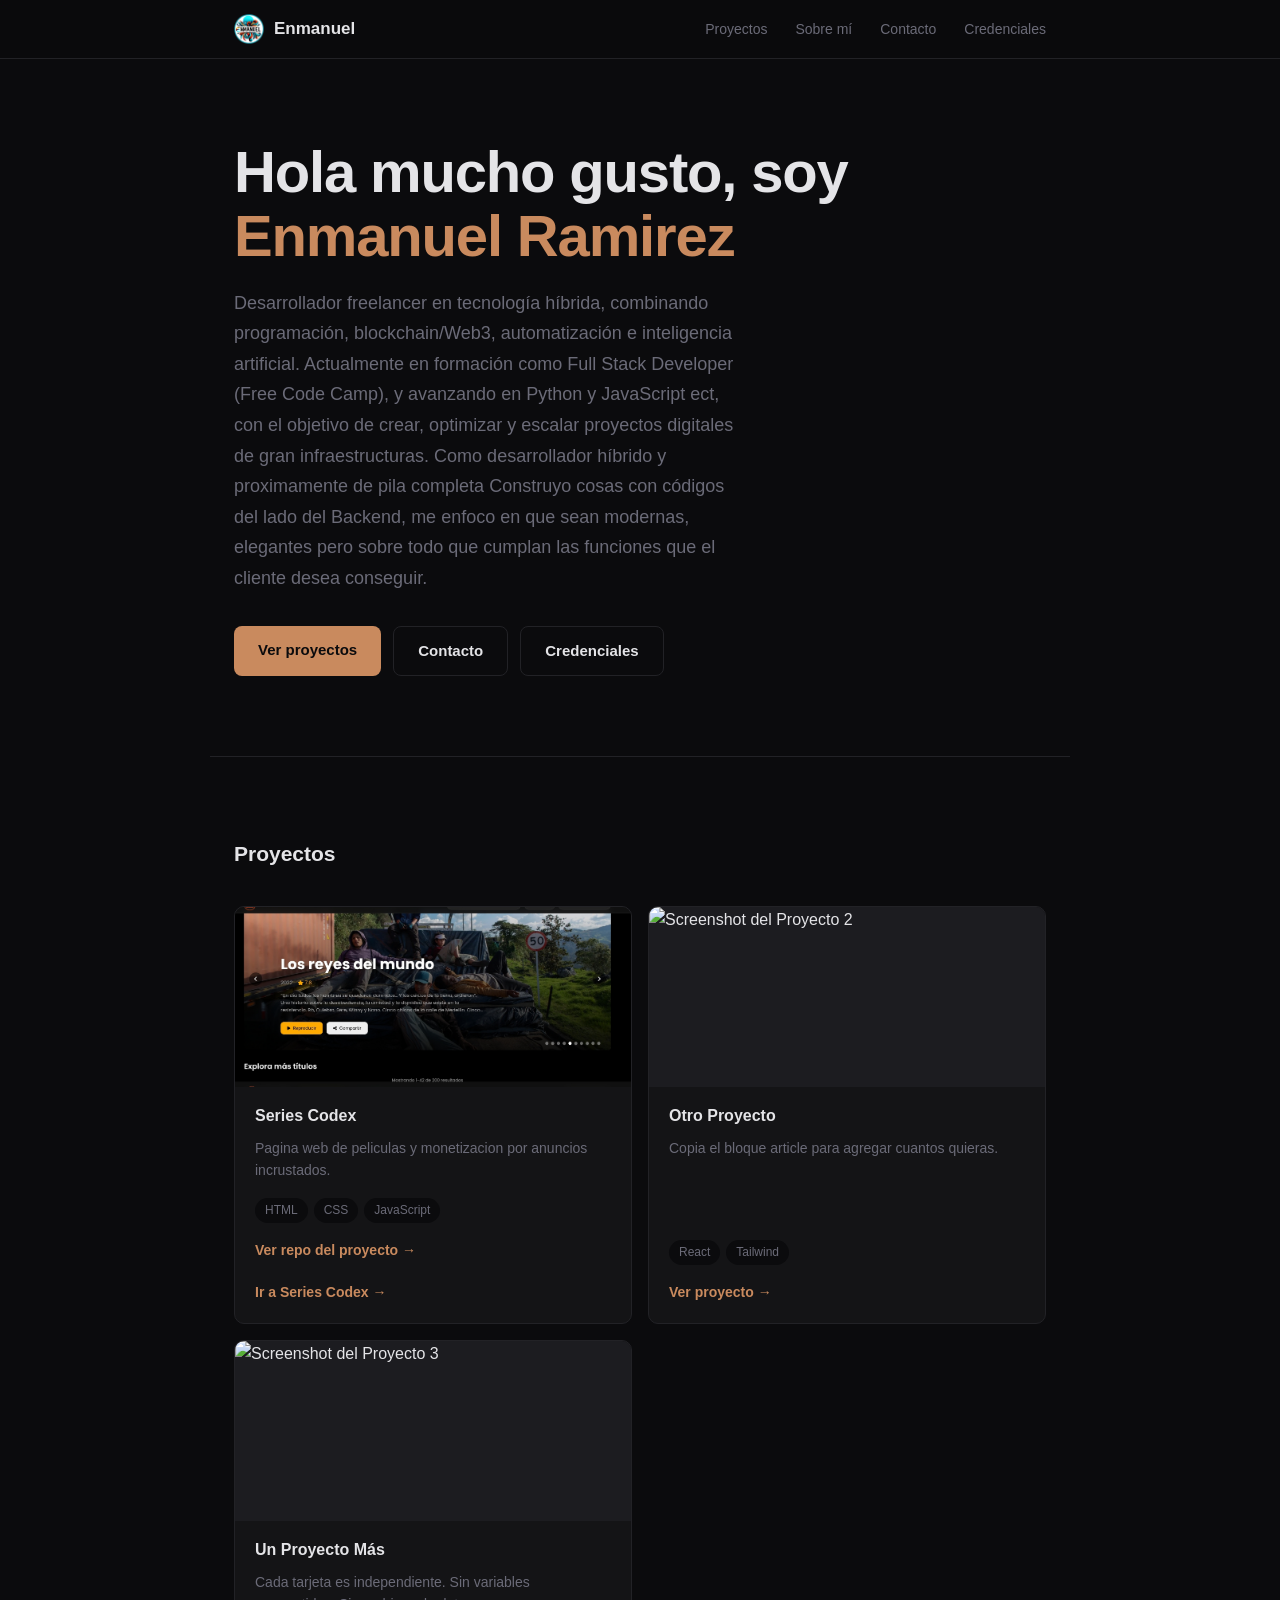
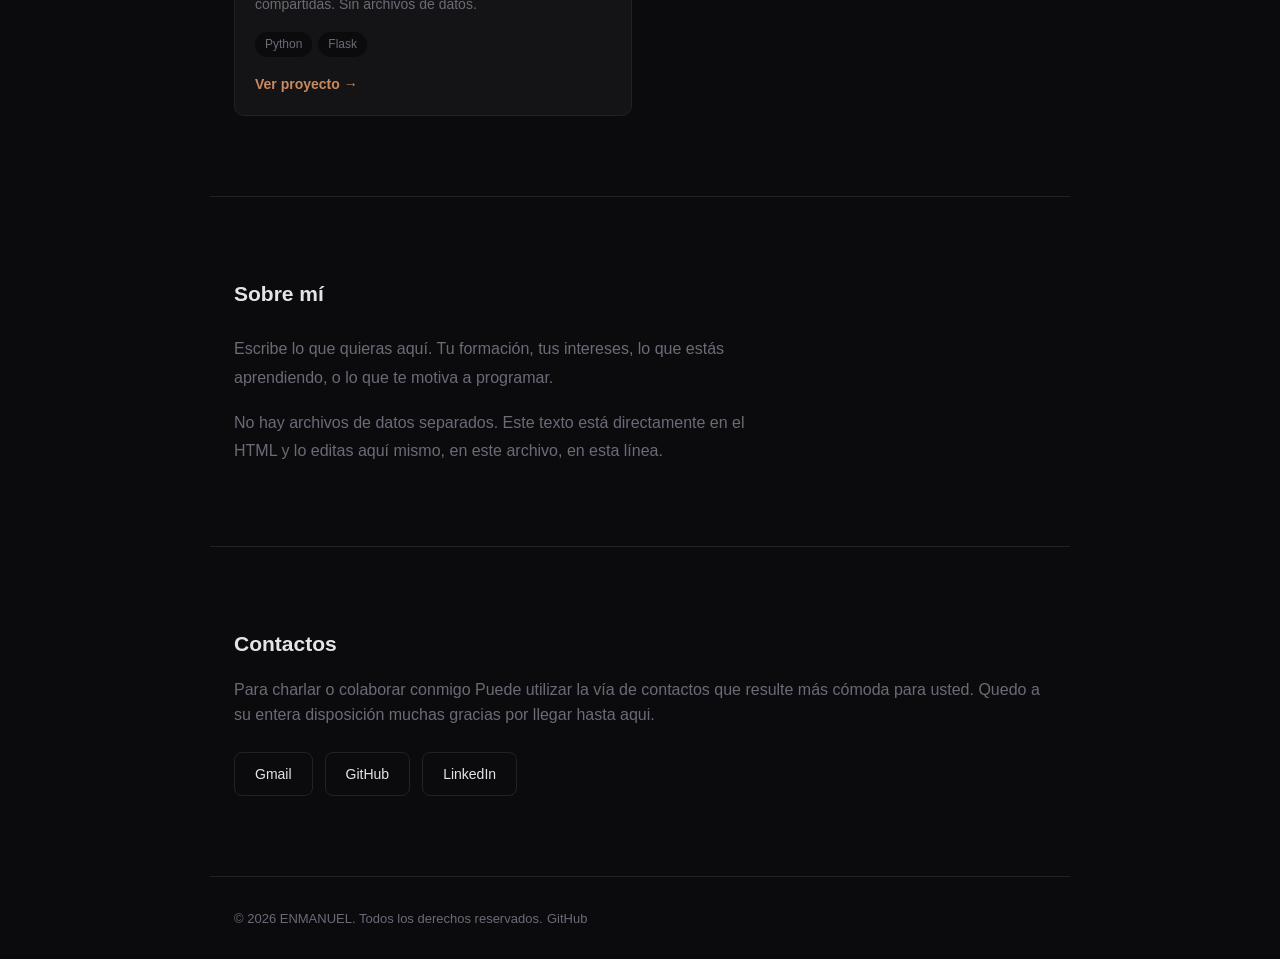
==== index.html @ 966cb2d1 "Update project repository link in index.html" ====
<!DOCTYPE html>
<html lang="es">
<head>
  <meta charset="UTF-8">
  <meta name="viewport" content="width=device-width, initial-scale=1.0">
  <title>Enmanuel — Portfolio</title>
  <meta name="description" content="Portfolio personal de Enmanuel.">
  <link rel="icon" href="images/logo.jpg" type="image/svg+xml">

  <!-- BASE -->
  <link rel="stylesheet" href="css/base.css">

  <!-- SECCIONES -->
  <link rel="stylesheet" href="css/header.css">
  <link rel="stylesheet" href="css/hero.css">
  <link rel="stylesheet" href="css/proyectos.css">
  <link rel="stylesheet" href="css/sobre-mi.css">
  <link rel="stylesheet" href="css/contacto.css">
  <link rel="stylesheet" href="css/footer.css">
</head>
<body>


<!-- ==============================================
     SECCIÓN: HEADER
     CSS propio: css/header.css
     ============================================== -->
<header class="header">
  <div class="header__inside">
    <a href="./" class="header__logo">
      <img src="images/logo.jpg" alt="Logo Enmanuel" class="header__logo-img">
      <span>Enmanuel</span>
    </a>
    <nav class="header__nav" id="nav">
      <a href="#proyectos">Proyectos</a>
      <a href="#sobre-mi">Sobre mí</a>
      <a href="#contacto">Contacto</a>
      <a href="credenciales.html">Credenciales</a>
    </nav>
    <button class="header__toggle" onclick="document.getElementById('nav').classList.toggle('header__nav--open')" aria-label="Abrir menú">
      <span></span><span></span><span></span>
    </button>
  </div>
</header>
<!-- FIN HEADER -->


<!-- ==============================================
     SECCIÓN: HERO
     CSS propio: css/hero.css
     Para ELIMINAR: borra desde aquí hasta "FIN HERO"
     y quita <link rel="stylesheet" href="css/hero.css">
     ============================================== -->
<section class="hero">
  <div class="hero__inside">
    <h1 class="hero__name">Hola mucho gusto, soy <span class="hero__mark">Enmanuel Ramirez</span></h1>
    <p class="hero__desc">Desarrollador freelancer en tecnología híbrida, combinando programación, blockchain/Web3, automatización e inteligencia artificial. Actualmente en formación como Full Stack Developer (Free Code Camp), y avanzando en Python y JavaScript ect, con el objetivo de crear, optimizar y escalar proyectos digitales de gran infraestructuras.
      Como desarrollador híbrido y proximamente de pila completa Construyo cosas con códigos del lado del Backend,
      me enfoco en que sean modernas, elegantes pero sobre todo que cumplan las funciones que el cliente desea conseguir.
    </p>
    <div class="hero__buttons">
      <a href="#proyectos" class="hero__btn hero__btn--filled">Ver proyectos</a>
      <a href="#contacto" class="hero__btn hero__btn--outline">Contacto</a>
      <a href="credenciales.html" class="hero__btn hero__btn--outline">Credenciales</a>
    </div>
  </div>
</section>
<!-- FIN HERO -->


<!-- ==============================================
     SECCIÓN: PROYECTOS
     CSS propio: css/proyectos.css
     Para ELIMINAR: borra desde aquí hasta "FIN PROYECTOS"
     y quita <link rel="stylesheet" href="css/proyectos.css">
     ============================================== -->

<section id="proyectos" class="proyectos">
  <div class="proyectos__inside">
    <h2 class="proyectos__heading">Proyectos</h2>
    <div class="proyectos__grid">

      <!-- Tarjeta 1 -->
      <article class="proyecto">
        <img src="images/proyecto-SeriesCodex-Preview-3.jpg" alt="Screenshot del Proyecto 1" class="proyecto__img">
        <h3 class="proyecto__name">Series Codex</h3>
        <p class="proyecto__desc">Pagina web de peliculas y monetizacion por anuncios incrustados.</p>
        <div class="proyecto__techs">
          <span>HTML</span>
          <span>CSS</span>
          <span>JavaScript</span>
        </div>
        <a href="https://github.com/ENMANUEL0539/seriescodex" target="_blank" class="proyecto__link">Ver repo del proyecto →</a>
        <a href="https://seriescodex.pages.dev/" target="_blank" class="proyecto__link">Ir a Series Codex →</a>
      </article>

      <!-- Tarjeta 2 -->
      <article class="proyecto">
        <img src="images/proyecto-2.jpg" alt="Screenshot del Proyecto 2" class="proyecto__img">
        <h3 class="proyecto__name">Otro Proyecto</h3>
        <p class="proyecto__desc">Copia el bloque article para agregar cuantos quieras.</p>
        <div class="proyecto__techs">
          <span>React</span>
          <span>Tailwind</span>
        </div>
        <a href="#" target="_blank" class="proyecto__link">Ver proyecto →</a>
      </article>

      <!-- Tarjeta 3 -->
      <article class="proyecto">
        <img src="images/proyecto-3.jpg" alt="Screenshot del Proyecto 3" class="proyecto__img">
        <h3 class="proyecto__name">Un Proyecto Más</h3>
        <p class="proyecto__desc">Cada tarjeta es independiente. Sin variables compartidas. Sin archivos de datos.</p>
        <div class="proyecto__techs">
          <span>Python</span>
          <span>Flask</span>
        </div>
        <a href="#" target="_blank" class="proyecto__link">Ver proyecto →</a>
      </article>

    </div>
  </div>
</section>
<!-- FIN PROYECTOS -->


<!-- ==============================================
     SECCIÓN: SOBRE MÍ
     CSS propio: css/sobre-mi.css
     Para ELIMINAR: borra desde aquí hasta "FIN SOBRE MÍ"
     y quita <link rel="stylesheet" href="css/sobre-mi.css">
     ============================================== -->
<section id="sobre-mi" class="sobre-mi">
  <div class="sobre-mi__inside">
    <h2 class="sobre-mi__heading">Sobre mí</h2>
    <div class="sobre-mi__text">
      <p>Escribe lo que quieras aquí. Tu formación, tus intereses, lo que estás aprendiendo, o lo que te motiva a programar.</p>
      <p>No hay archivos de datos separados. Este texto está directamente en el HTML y lo editas aquí mismo, en este archivo, en esta línea.</p>
    </div>
  </div>
</section>
<!-- FIN SOBRE MÍ -->


<!-- ==============================================
     SECCIÓN: CONTACTO
     CSS propio: css/contacto.css
     Para ELIMINAR: borra desde aquí hasta "FIN CONTACTO"
     y quita <link rel="stylesheet" href="css/contacto.css">
     ============================================== -->
<section id="contacto" class="contacto">
  <div class="contacto__inside">
    <h2 class="contacto__heading">Contactos</h2>
    <p class="contacto__text">Para charlar o colaborar conmigo
      Puede utilizar la vía de contactos que resulte más cómoda para usted. Quedo a su entera disposición muchas gracias por llegar hasta aqui.</p>
    <div class="contacto__links">
      <a href="mailto:enmanuelramos335@gmail.com" class="contacto__item">Gmail</a>
      <a href="https://github.com/ENMANUEL0539" target="_blank" class="contacto__item">GitHub</a>
      <a href="https://linkedin.com/in/enmanuel-ramirez-0a24451b4/" target="_blank" class="contacto__item">LinkedIn</a>
    </div>
  </div>
</section>
<!-- FIN CONTACTO -->


<!-- ==============================================
     SECCIÓN: FOOTER
     CSS propio: css/footer.css
     Para ELIMINAR: borra desde aquí hasta "FIN FOOTER"
     y quita <link rel="stylesheet" href="css/footer.css">
     ============================================== -->
<footer class="footer">
  <div class="footer__inside">
    <span class="footer__copy">© 2026 ENMANUEL. Todos los derechos reservados.</span>
    <a href="https://github.com/ENMANUEL0539" target="_blank" class="footer__link">GitHub</a>
  </div>
</footer>
<!-- FIN FOOTER -->

</body>
</html>
---- css/base.css ----
/* === RESET — no quitar === */
*, *::before, *::after {
  box-sizing: border-box;
  margin: 0;
  padding: 0;
}

html {
  scroll-behavior: smooth;
  scroll-padding-top: 70px;
}

body {
  font-family: -apple-system, BlinkMacSystemFont, 'Segoe UI', Helvetica, Arial, sans-serif;
  background: #0b0b0d;
  color: #e4e4e7;
  line-height: 1.6;
  -webkit-font-smoothing: antialiased;
}

a {
  color: #c98a5e;
  text-decoration: none;
}
a:hover {
  text-decoration: underline;
}

img {
  max-width: 100%;
  display: block;
}

code {
  background: #1c1c20;
  padding: 2px 6px;
  border-radius: 4px;
  font-size: 0.9em;
}
---- css/header.css ----
/* === HEADER — solo estilos del header === */
/* === HEADER === */
.header {
  position: fixed;
  top: 0;
  left: 0;
  right: 0;
  z-index: 100;
  background: rgba(11, 11, 13, 0.85);
  backdrop-filter: blur(12px);
  -webkit-backdrop-filter: blur(12px);
  border-bottom: 1px solid #222226;
}

.header__inside {
  max-width: 860px;
  margin: 0 auto;
  padding: 0 24px;
  height: 58px;
  display: flex;
  align-items: center;
  justify-content: space-between;
}

/* Logo con imagen + texto */
.header__logo {
  display: flex;
  align-items: center;
  gap: 10px;
  font-weight: 700;
  font-size: 17px;
  color: #e4e4e7;
  text-decoration: none;
}
.header__logo:hover {
  text-decoration: none;
}

.header__logo-img {
  width: 30px;
  height: 30px;
  object-fit: contain;
  border-radius: 4px;
}

.header__nav {
  display: flex;
  gap: 28px;
}

.header__nav a {
  font-size: 14px;
  color: #6b6b78;
  transition: color 0.2s;
}
.header__nav a:hover {
  color: #e4e4e7;
  text-decoration: none;
}




/* botón hamburguesa — oculto en desktop */
.header__toggle {
  display: none;
  flex-direction: column;
  gap: 5px;
  background: none;
  border: none;
  cursor: pointer;
  padding: 4px;
}
.header__toggle span {
  display: block;
  width: 22px;
  height: 2px;
  background: #e4e4e7;
  border-radius: 2px;
}

/* móvil */
@media (max-width: 600px) {
  .header__nav {
    display: none;
    position: absolute;
    top: 58px;
    left: 0;
    right: 0;
    background: rgba(11, 11, 13, 0.95);
    backdrop-filter: blur(12px);
    flex-direction: column;
    padding: 20px 24px;
    gap: 16px;
    border-bottom: 1px solid #222226;
  }
  .header__nav--open {
    display: flex;
  }
  .header__toggle {
    display: flex;
  }
}
---- css/hero.css ----
/* === HERO — solo estilos del hero === */
.hero {
  padding: 140px 24px 80px;
  max-width: 860px;
  margin: 0 auto;
}

.hero__name {
  font-size: clamp(34px, 7vw, 58px);
  font-weight: 800;
  line-height: 1.1;
  letter-spacing: -0.02em;
  margin-bottom: 20px;
}

.hero__mark {
  color: #c98a5e;
}

.hero__desc {
  font-size: 18px;
  color: #6b6b78;
  max-width: 500px;
  margin-bottom: 32px;
  line-height: 1.7;
}

.hero__buttons {
  display: flex;
  gap: 12px;
  flex-wrap: wrap;
}

.hero__btn {
  display: inline-block;
  padding: 12px 24px;
  border-radius: 8px;
  font-size: 15px;
  font-weight: 600;
  transition: opacity 0.2s, transform 0.15s;
}
.hero__btn:hover {
  text-decoration: none;
  transform: translateY(-1px);
}

.hero__btn--filled {
  background: #c98a5e;
  color: #0b0b0d;
}
.hero__btn--filled:hover {
  opacity: 0.9;
}

.hero__btn--outline {
  border: 1px solid #222226;
  color: #e4e4e7;
}
.hero__btn--outline:hover {
  border-color: #c98a5e;
  color: #c98a5e;
}
---- css/proyectos.css ----
/* === PROYECTOS — solo estilos de esta sección === */
.proyectos {
  padding: 80px 24px;
  max-width: 860px;
  margin: 0 auto;
  border-top: 1px solid #222226;
}

.proyectos__heading {
  font-size: 21px;
  font-weight: 700;
  margin-bottom: 36px;
}

.proyectos__grid {
  display: grid;
  grid-template-columns: 1fr;
  gap: 16px;
}
@media (min-width: 560px) {
  .proyectos__grid {
    grid-template-columns: 1fr 1fr;
  }
}

/* === Cada tarjeta de proyecto === */
/* === Tarjeta con imagen === */
.proyecto {
  background: #141416;
  border: 1px solid #222226;
  border-radius: 10px;
  overflow: hidden;
  display: flex;
  flex-direction: column;
  transition: border-color 0.2s;
}
.proyecto:hover {
  border-color: #c98a5e;
}

/* Imagen del proyecto */
.proyecto__img {
  width: 100%;
  height: 180px;
  object-fit: cover;
  display: block;
  background: #1c1c20;
}

.proyecto__name {
  font-size: 16px;
  font-weight: 600;
  margin: 16px 20px 8px;
}

.proyecto__desc {
  font-size: 14px;
  color: #6b6b78;
  margin: 0 20px 16px;
  flex: 1;
  line-height: 1.6;
}

.proyecto__techs {
  display: flex;
  gap: 6px;
  flex-wrap: wrap;
  margin: 0 20px 16px;
}
.proyecto__techs span {
  font-size: 12px;
  padding: 3px 10px;
  background: #0b0b0d;
  border-radius: 20px;
  color: #6b6b78;
  font-weight: 500;
}

.proyecto__link {
  font-size: 14px;
  font-weight: 600;
  color: #c98a5e;
  margin: 0 20px 20px;
  display: inline-block;
}
.proyecto__link:hover {
  text-decoration: none;
}
---- css/sobre-mi.css ----
/* === SOBRE MÍ — solo estilos de esta sección === */
.sobre-mi {
  padding: 80px 24px;
  max-width: 860px;
  margin: 0 auto;
  border-top: 1px solid #222226;
}

.sobre-mi__heading {
  font-size: 21px;
  font-weight: 700;
  margin-bottom: 24px;
}

.sobre-mi__text {
  max-width: 540px;
  color: #6b6b78;
  font-size: 16px;
  line-height: 1.8;
}
.sobre-mi__text p + p {
  margin-top: 16px;
}
---- css/contacto.css ----
/* === CONTACTO — solo estilos de esta sección === */
.contacto {
  padding: 80px 24px;
  max-width: 860px;
  margin: 0 auto;
  border-top: 1px solid #222226;
}

.contacto__heading {
  font-size: 21px;
  font-weight: 700;
  margin-bottom: 16px;
}

.contacto__text {
  color: #6b6b78;
  font-size: 16px;
  margin-bottom: 24px;
}

.contacto__links {
  display: flex;
  gap: 12px;
  flex-wrap: wrap;
}

.contacto__item {
  display: inline-block;
  padding: 10px 20px;
  border: 1px solid #222226;
  border-radius: 8px;
  font-size: 14px;
  color: #e4e4e7;
  transition: border-color 0.2s, color 0.2s;
}
.contacto__item:hover {
  border-color: #c98a5e;
  color: #c98a5e;
  text-decoration: none;
}
---- css/footer.css ----
/* === FOOTER — solo estilos del footer === */
.footer {
  padding: 28px 24px;
  max-width: 860px;
  margin: 0 auto;
  border-top: 1px solid #222226;
  display: flex;
  justify-content: space-between;
  align-items: center;
}

.footer__copy {
  font-size: 13px;
  color: #6b6b78;
}

.footer__link {
  font-size: 13px;
  color: #6b6b78;
}
.footer__link:hover {
  color: #c98a5e;
}
---- css/hero.css ----
/* === HERO — solo estilos del hero === */
.hero {
  padding: 140px 24px 80px;
  max-width: 860px;
  margin: 0 auto;
}

.hero__name {
  font-size: clamp(34px, 7vw, 58px);
  font-weight: 800;
  line-height: 1.1;
  letter-spacing: -0.02em;
  margin-bottom: 20px;
}

.hero__mark {
  color: #c98a5e;
}

.hero__desc {
  font-size: 18px;
  color: #6b6b78;
  max-width: 500px;
  margin-bottom: 32px;
  line-height: 1.7;
}

.hero__buttons {
  display: flex;
  gap: 12px;
  flex-wrap: wrap;
}

.hero__btn {
  display: inline-block;
  padding: 12px 24px;
  border-radius: 8px;
  font-size: 15px;
  font-weight: 600;
  transition: opacity 0.2s, transform 0.15s;
}
.hero__btn:hover {
  text-decoration: none;
  transform: translateY(-1px);
}

.hero__btn--filled {
  background: #c98a5e;
  color: #0b0b0d;
}
.hero__btn--filled:hover {
  opacity: 0.9;
}

.hero__btn--outline {
  border: 1px solid #222226;
  color: #e4e4e7;
}
.hero__btn--outline:hover {
  border-color: #c98a5e;
  color: #c98a5e;
}
---- css/proyectos.css ----
/* === PROYECTOS — solo estilos de esta sección === */
.proyectos {
  padding: 80px 24px;
  max-width: 860px;
  margin: 0 auto;
  border-top: 1px solid #222226;
}

.proyectos__heading {
  font-size: 21px;
  font-weight: 700;
  margin-bottom: 36px;
}

.proyectos__grid {
  display: grid;
  grid-template-columns: 1fr;
  gap: 16px;
}
@media (min-width: 560px) {
  .proyectos__grid {
    grid-template-columns: 1fr 1fr;
  }
}

/* === Cada tarjeta de proyecto === */
/* === Tarjeta con imagen === */
.proyecto {
  background: #141416;
  border: 1px solid #222226;
  border-radius: 10px;
  overflow: hidden;
  display: flex;
  flex-direction: column;
  transition: border-color 0.2s;
}
.proyecto:hover {
  border-color: #c98a5e;
}

/* Imagen del proyecto */
.proyecto__img {
  width: 100%;
  height: 180px;
  object-fit: cover;
  display: block;
  background: #1c1c20;
}

.proyecto__name {
  font-size: 16px;
  font-weight: 600;
  margin: 16px 20px 8px;
}

.proyecto__desc {
  font-size: 14px;
  color: #6b6b78;
  margin: 0 20px 16px;
  flex: 1;
  line-height: 1.6;
}

.proyecto__techs {
  display: flex;
  gap: 6px;
  flex-wrap: wrap;
  margin: 0 20px 16px;
}
.proyecto__techs span {
  font-size: 12px;
  padding: 3px 10px;
  background: #0b0b0d;
  border-radius: 20px;
  color: #6b6b78;
  font-weight: 500;
}

.proyecto__link {
  font-size: 14px;
  font-weight: 600;
  color: #c98a5e;
  margin: 0 20px 20px;
  display: inline-block;
}
.proyecto__link:hover {
  text-decoration: none;
}
---- css/sobre-mi.css ----
/* === SOBRE MÍ — solo estilos de esta sección === */
.sobre-mi {
  padding: 80px 24px;
  max-width: 860px;
  margin: 0 auto;
  border-top: 1px solid #222226;
}

.sobre-mi__heading {
  font-size: 21px;
  font-weight: 700;
  margin-bottom: 24px;
}

.sobre-mi__text {
  max-width: 540px;
  color: #6b6b78;
  font-size: 16px;
  line-height: 1.8;
}
.sobre-mi__text p + p {
  margin-top: 16px;
}
---- css/contacto.css ----
/* === CONTACTO — solo estilos de esta sección === */
.contacto {
  padding: 80px 24px;
  max-width: 860px;
  margin: 0 auto;
  border-top: 1px solid #222226;
}

.contacto__heading {
  font-size: 21px;
  font-weight: 700;
  margin-bottom: 16px;
}

.contacto__text {
  color: #6b6b78;
  font-size: 16px;
  margin-bottom: 24px;
}

.contacto__links {
  display: flex;
  gap: 12px;
  flex-wrap: wrap;
}

.contacto__item {
  display: inline-block;
  padding: 10px 20px;
  border: 1px solid #222226;
  border-radius: 8px;
  font-size: 14px;
  color: #e4e4e7;
  transition: border-color 0.2s, color 0.2s;
}
.contacto__item:hover {
  border-color: #c98a5e;
  color: #c98a5e;
  text-decoration: none;
}
---- css/footer.css ----
/* === FOOTER — solo estilos del footer === */
.footer {
  padding: 28px 24px;
  max-width: 860px;
  margin: 0 auto;
  border-top: 1px solid #222226;
  display: flex;
  justify-content: space-between;
  align-items: center;
}

.footer__copy {
  font-size: 13px;
  color: #6b6b78;
}

.footer__link {
  font-size: 13px;
  color: #6b6b78;
}
.footer__link:hover {
  color: #c98a5e;
}
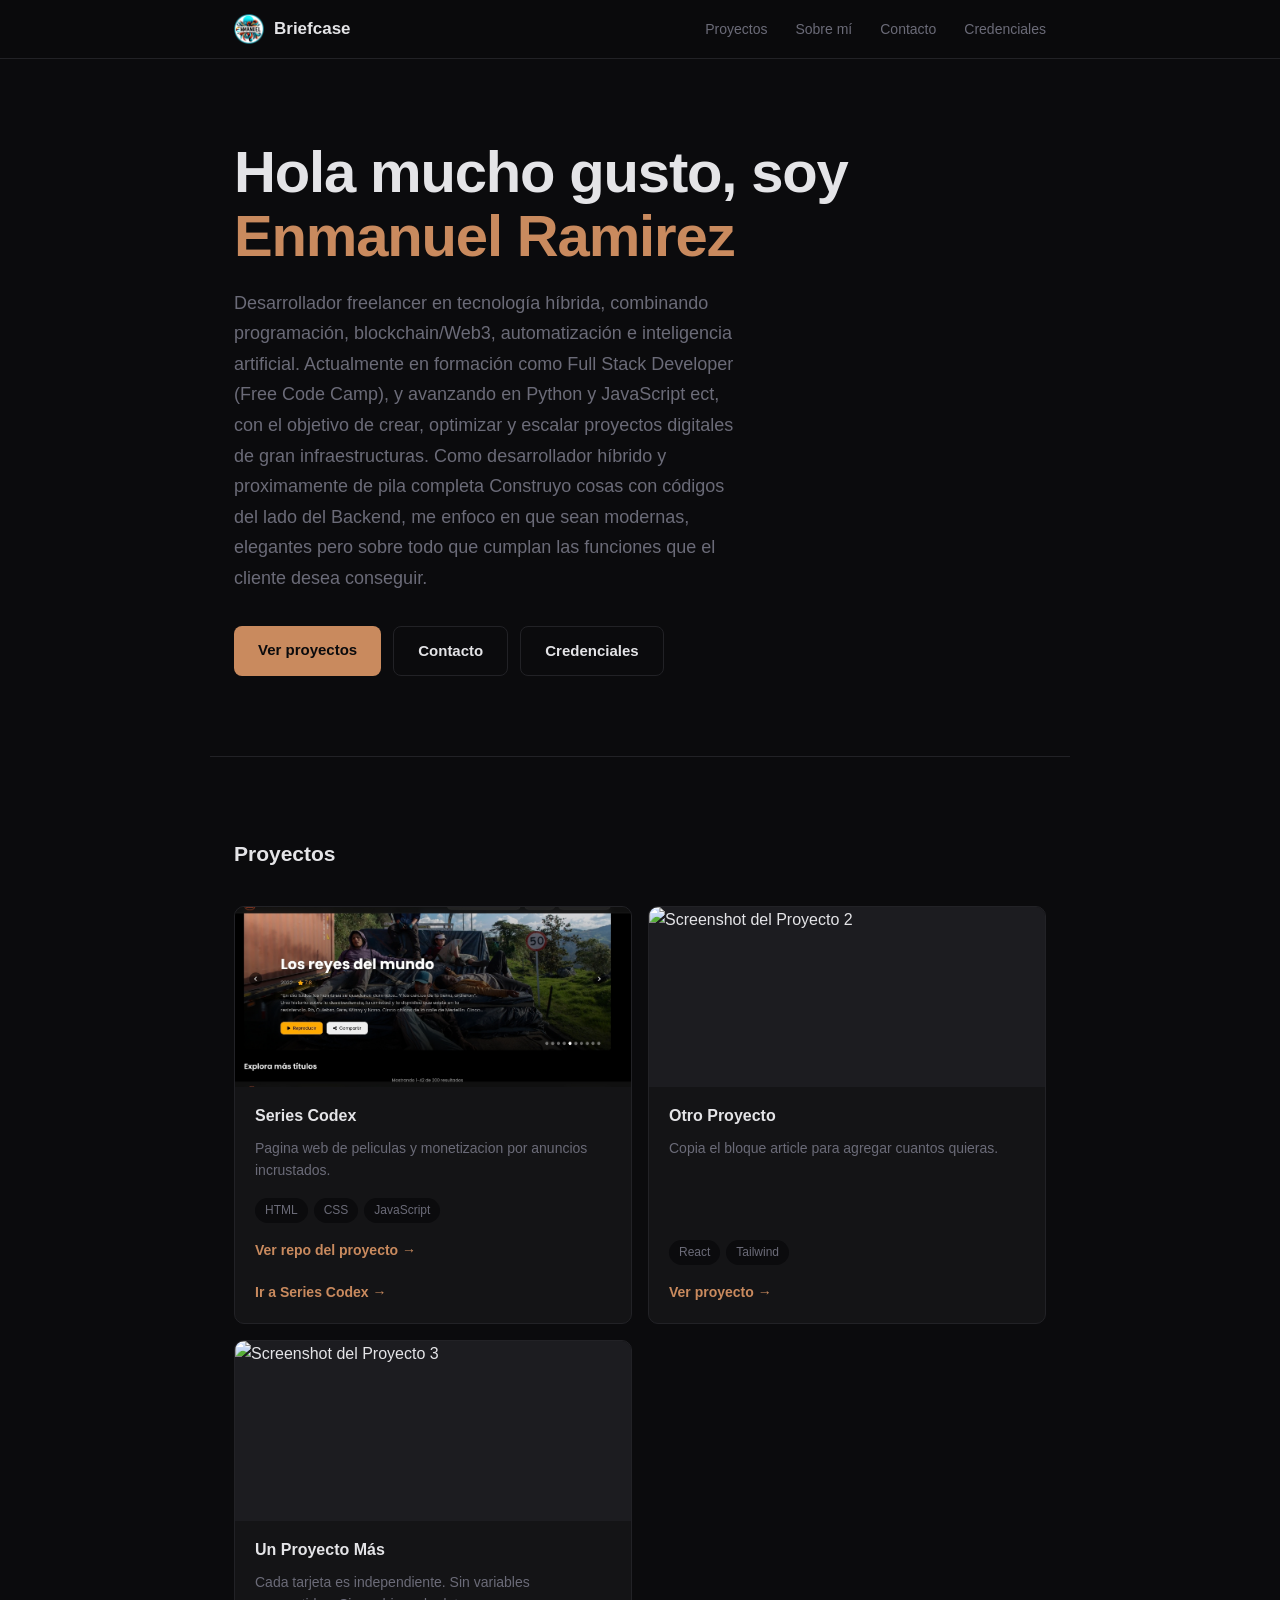
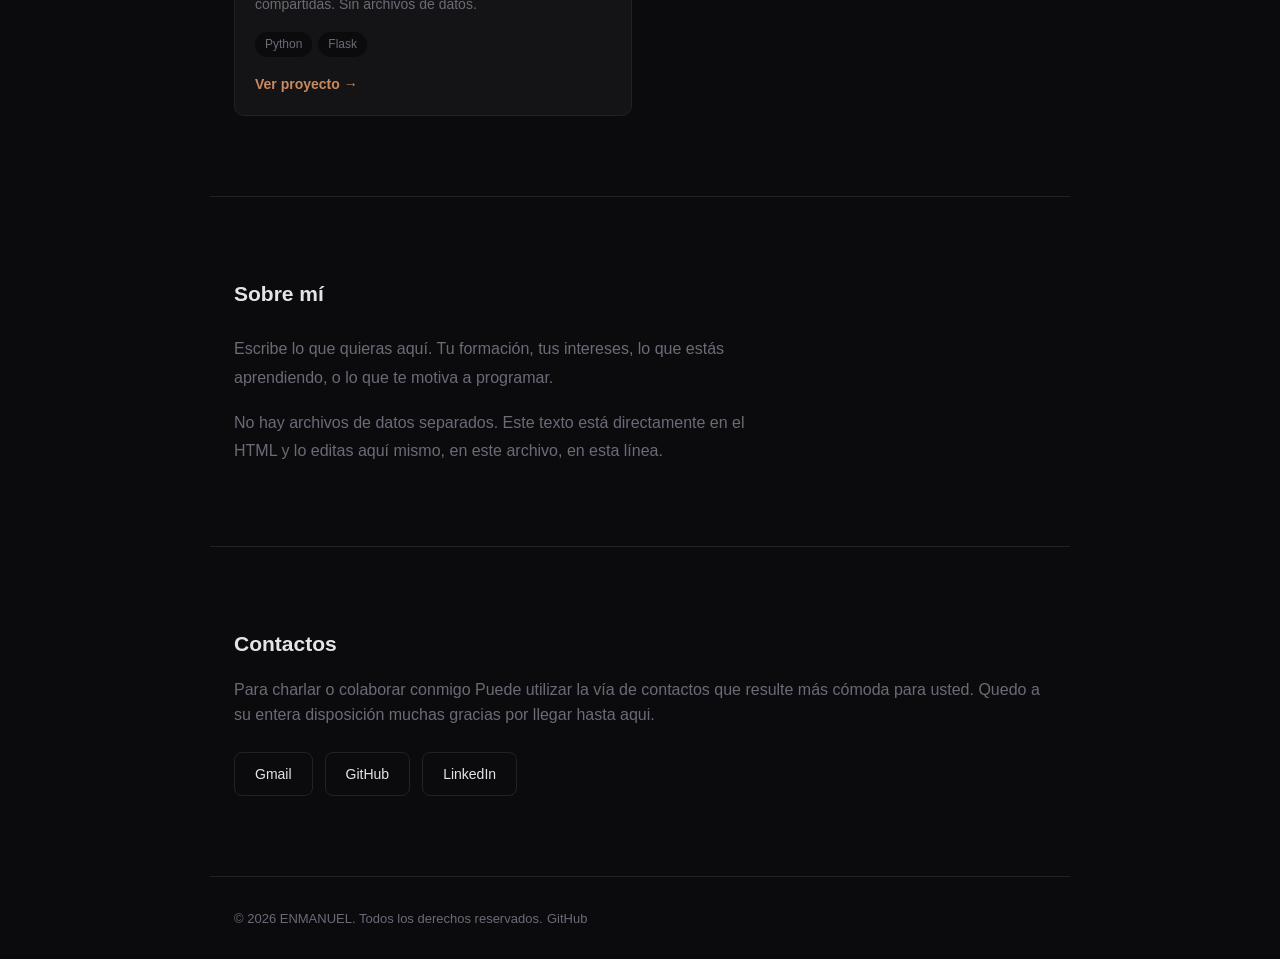
==== commit a599704a: "Update index.html" ====
--- a/index.html
+++ b/index.html
@@ -3,7 +3,7 @@
 <head>
   <meta charset="UTF-8">
   <meta name="viewport" content="width=device-width, initial-scale=1.0">
-  <title>Enmanuel — Portfolio</title>
+  <title>Enmanuel-Briefcase</title>
   <meta name="description" content="Portfolio personal de Enmanuel.">
   <link rel="icon" href="images/logo.jpg" type="image/svg+xml">
 
@@ -29,7 +29,7 @@
   <div class="header__inside">
     <a href="./" class="header__logo">
       <img src="images/logo.jpg" alt="Logo Enmanuel" class="header__logo-img">
-      <span>Enmanuel</span>
+      <span>Briefcase</span>
     </a>
     <nav class="header__nav" id="nav">
       <a href="#proyectos">Proyectos</a>
@@ -90,7 +90,8 @@
           <span>CSS</span>
           <span>JavaScript</span>
         </div>
-        <a href="https://github.com/ENMANUEL0539/seriescodex" target="_blank" class="proyecto__link">Ver repo del proyecto →</a>
+        
+        <a href="https://github.com/ENMANUEL0539/seriescodex/" target="_blank" class="proyecto__link">Ver repo del proyecto →</a>
         <a href="https://seriescodex.pages.dev/" target="_blank" class="proyecto__link">Ir a Series Codex →</a>
       </article>
 
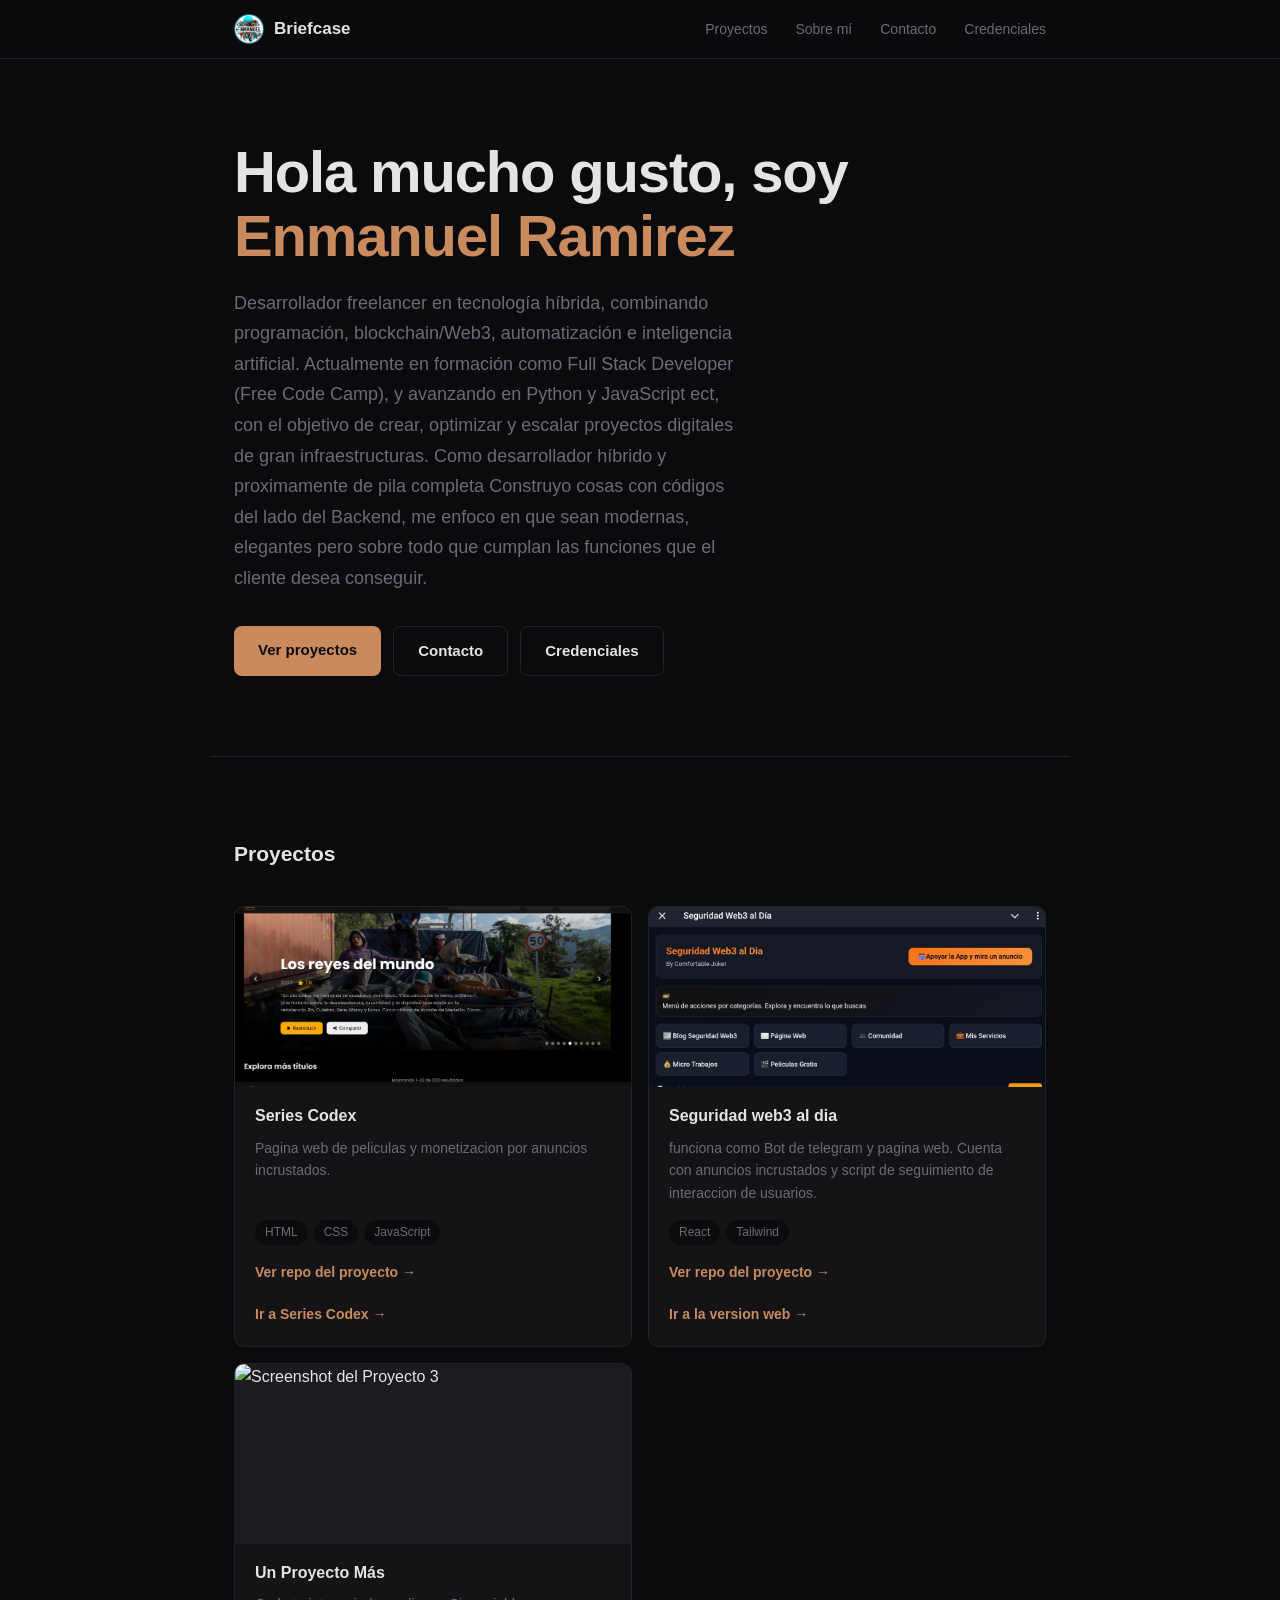
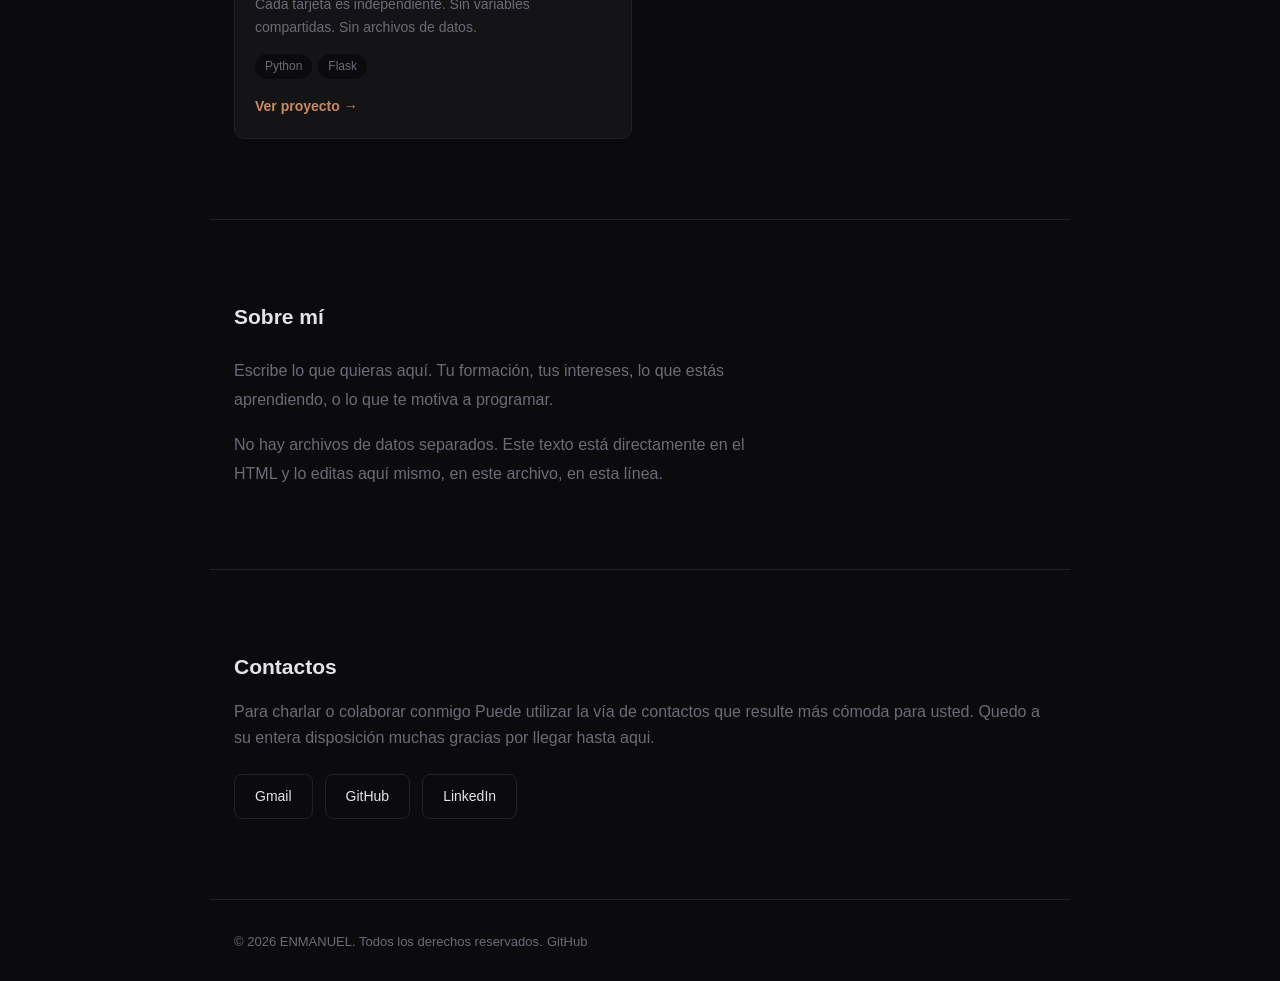
==== commit ab9446a9: "Update index.html" ====
--- a/index.html
+++ b/index.html
@@ -3,7 +3,7 @@
 <head>
   <meta charset="UTF-8">
   <meta name="viewport" content="width=device-width, initial-scale=1.0">
-  <title>Enmanuel-Briefcase</title>
+  <title>Enmanuel - Briefcase</title>
   <meta name="description" content="Portfolio personal de Enmanuel.">
   <link rel="icon" href="images/logo.jpg" type="image/svg+xml">
 
@@ -45,6 +45,9 @@
 <!-- FIN HEADER -->
 
 
+
+
+  
 <!-- ==============================================
      SECCIÓN: HERO
      CSS propio: css/hero.css
@@ -91,20 +94,21 @@
           <span>JavaScript</span>
         </div>
         
-        <a href="https://github.com/ENMANUEL0539/seriescodex/" target="_blank" class="proyecto__link">Ver repo del proyecto →</a>
+        <a href="https://github.com/ENMANUEL0539/serie-codex/" target="_blank" class="proyecto__link">Ver repo del proyecto →</a>
         <a href="https://seriescodex.pages.dev/" target="_blank" class="proyecto__link">Ir a Series Codex →</a>
       </article>
 
       <!-- Tarjeta 2 -->
       <article class="proyecto">
-        <img src="images/proyecto-2.jpg" alt="Screenshot del Proyecto 2" class="proyecto__img">
-        <h3 class="proyecto__name">Otro Proyecto</h3>
-        <p class="proyecto__desc">Copia el bloque article para agregar cuantos quieras.</p>
+        <img src="images/proyecto-Seguridad-web3-orital-preview-1.jpg" alt="Screenshot del Proyecto " class="proyecto__img">
+        <h3 class="proyecto__name">Seguridad web3 al dia</h3>
+        <p class="proyecto__desc">funciona como Bot de telegram y pagina web. Cuenta con anuncios incrustados y script de seguimiento de interaccion de usuarios.</p>
         <div class="proyecto__techs">
           <span>React</span>
           <span>Tailwind</span>
         </div>
-        <a href="#" target="_blank" class="proyecto__link">Ver proyecto →</a>
+        <a href="https://github.com/ENMANUEL0539/seguridad-web3-bot_clean" target="_blank" class="proyecto__link">Ver repo del proyecto →</a>
+        <a href="https://seguridad-web3.comfort-joker.workers.dev/" class="proyecto__link">Ir a la version web →</a>
       </article>
 
       <!-- Tarjeta 3 -->
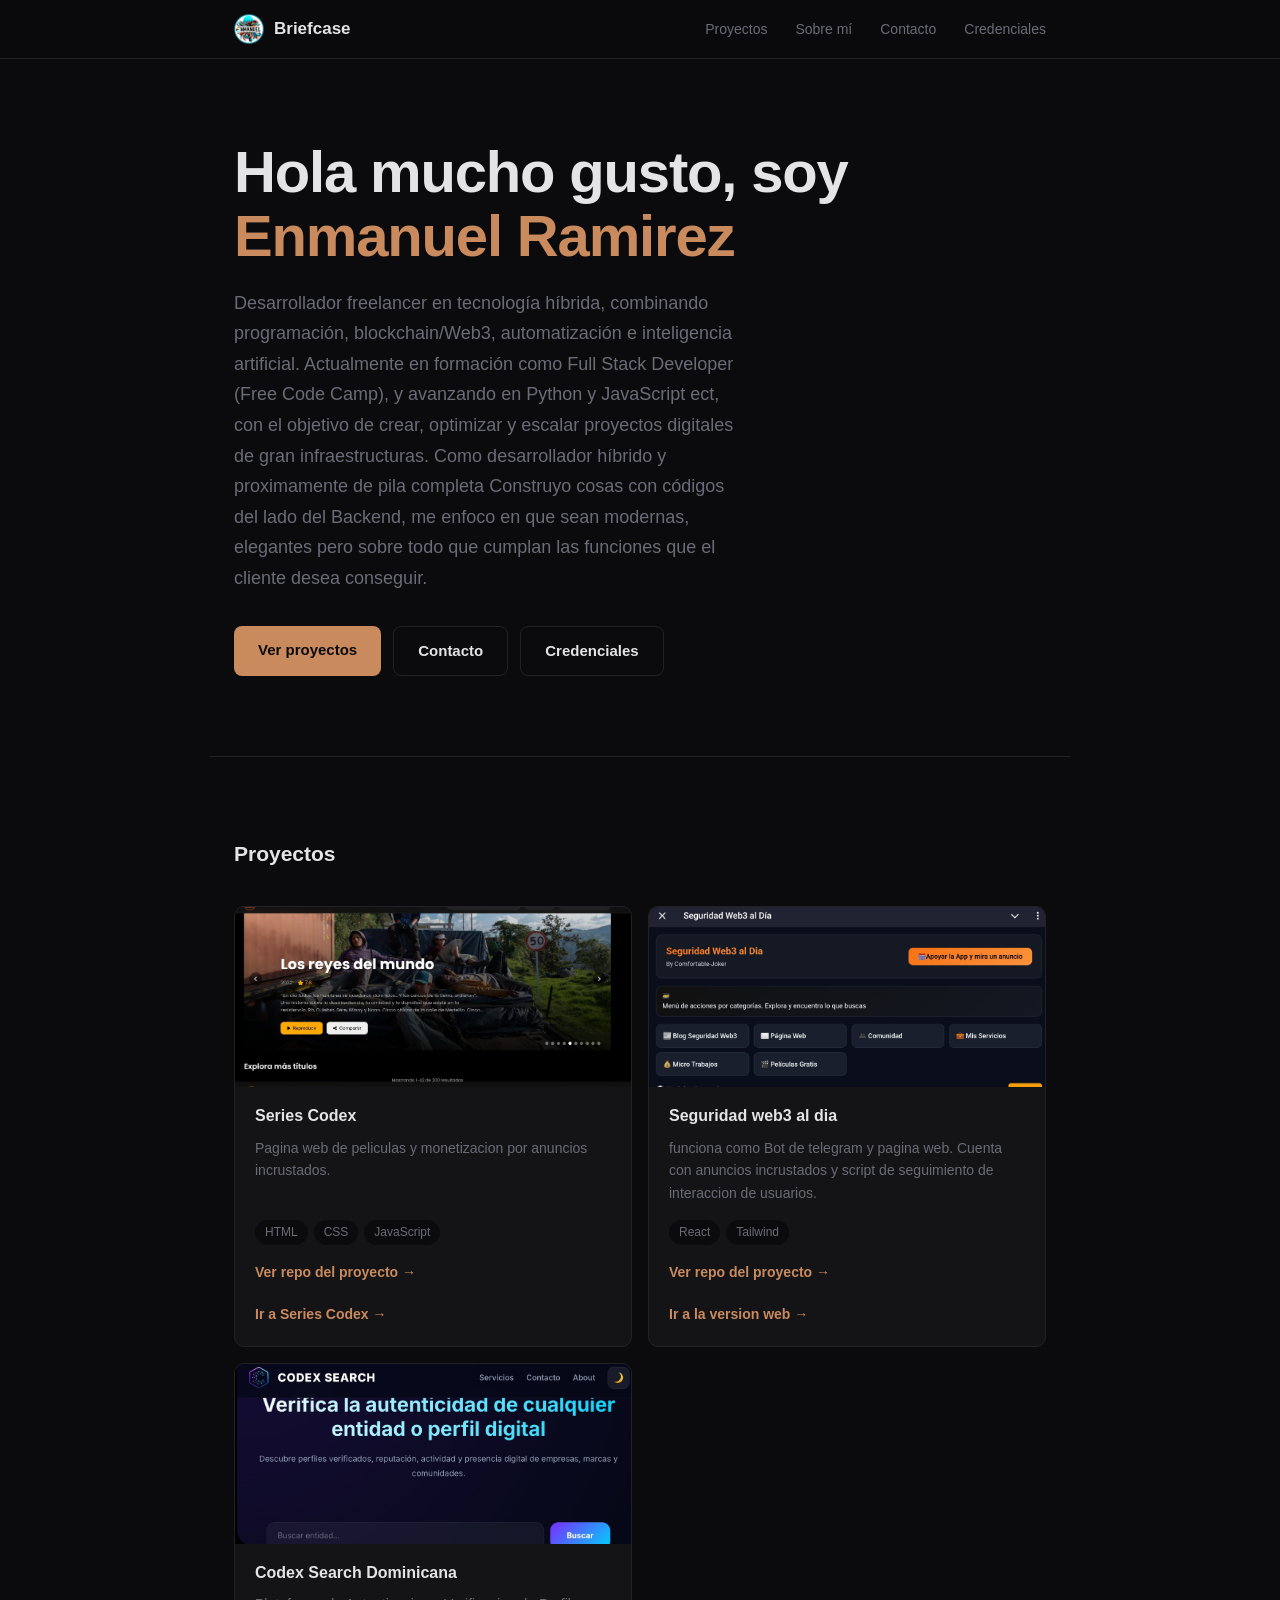
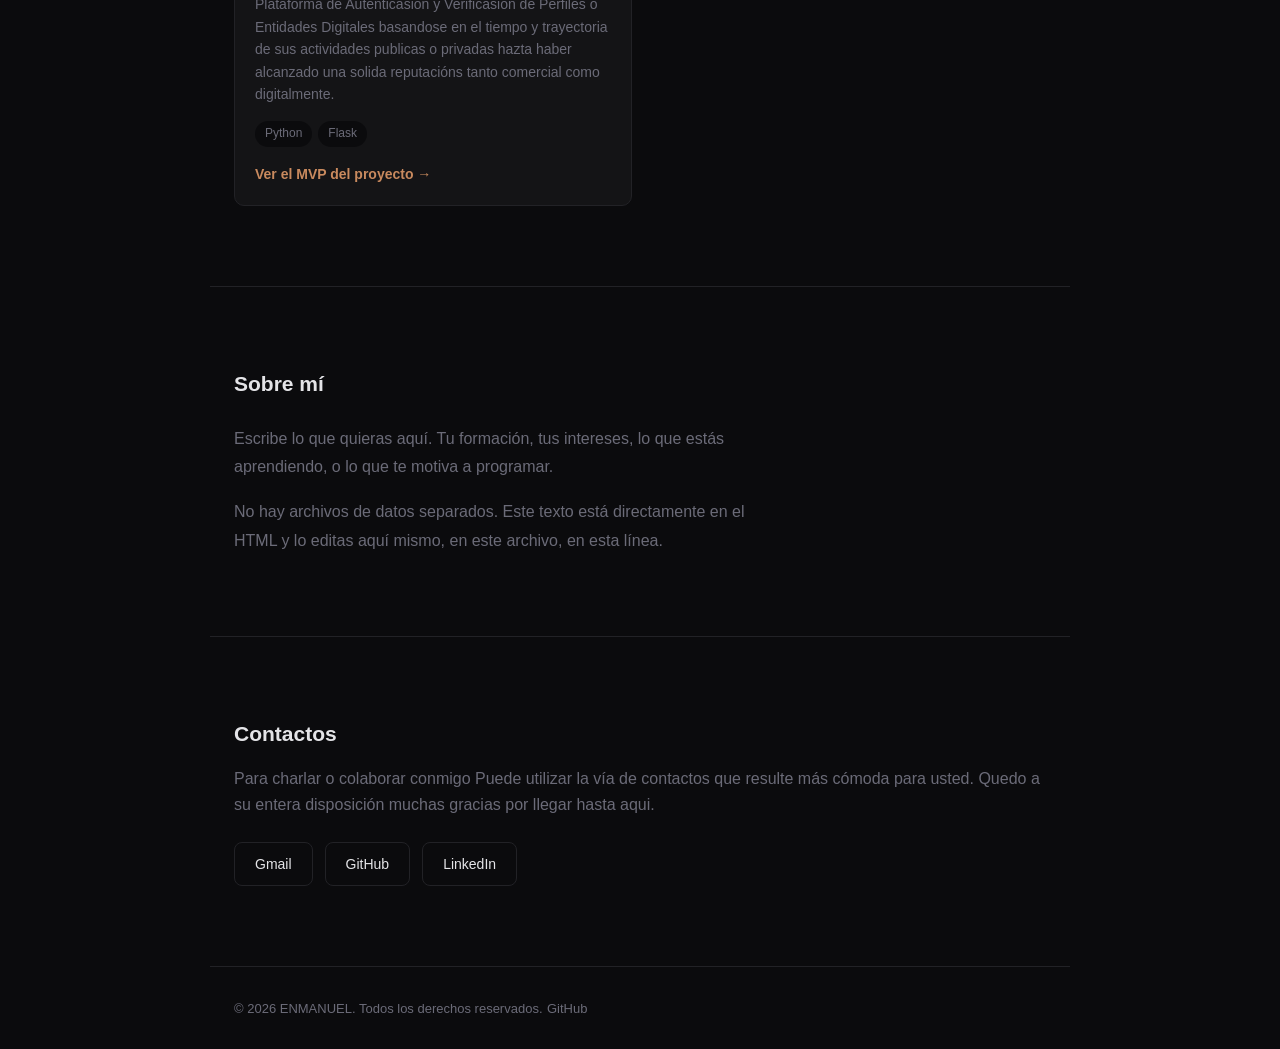
==== commit acea89db: "Update index.html" ====
--- a/index.html
+++ b/index.html
@@ -113,14 +113,14 @@
 
       <!-- Tarjeta 3 -->
       <article class="proyecto">
-        <img src="images/proyecto-3.jpg" alt="Screenshot del Proyecto 3" class="proyecto__img">
-        <h3 class="proyecto__name">Un Proyecto Más</h3>
-        <p class="proyecto__desc">Cada tarjeta es independiente. Sin variables compartidas. Sin archivos de datos.</p>
+        <img src="images/Verificasion-basada-en-reputación.jpg" alt="Screenshot del Proyecto 3" class="proyecto__img">
+        <h3 class="proyecto__name">Codex Search Dominicana</h3>
+        <p class="proyecto__desc">Plataforma de Autenticasion y Verificasion de Perfiles o Entidades Digitales basandose en el tiempo y trayectoria de sus actividades publicas o privadas hazta haber alcanzado una solida reputacións tanto comercial como digitalmente.</p>
         <div class="proyecto__techs">
           <span>Python</span>
           <span>Flask</span>
         </div>
-        <a href="#" target="_blank" class="proyecto__link">Ver proyecto →</a>
+        <a href="https://codex-search.pages.dev/" target="_blank" class="proyecto__link">Ver el MVP del proyecto →</a>
       </article>
 
     </div>
